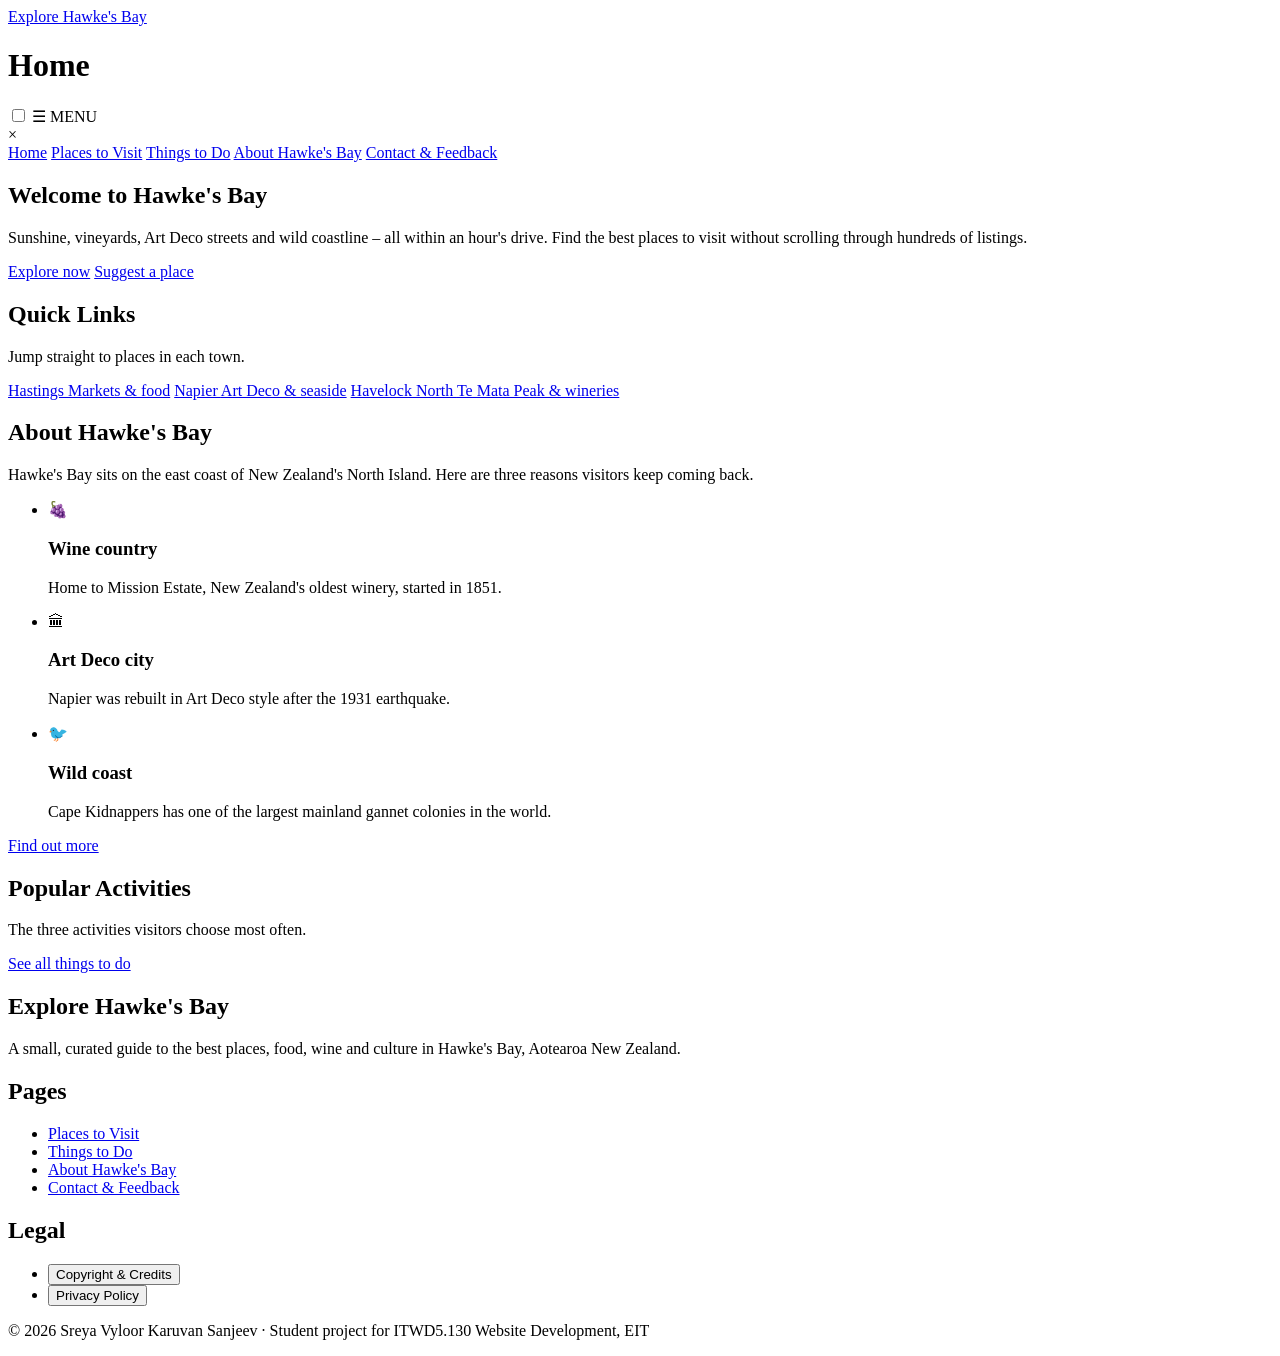
==== index.html @ 6cd8148d "Add files via upload" ====
<!DOCTYPE html>
<html lang="en">
<head>
    <meta charset="UTF-8">
    <meta name="viewport" content="width=device-width, initial-scale=1.0">
    <meta name="description" content="A curated guide to places, food, wine and culture in Hawke's Bay, New Zealand.">
    <meta name="author" content="Sreya Vyloor Karuvan Sanjeev">
    <title>Home | Explore Hawke's Bay</title>
    <!-- Google Fonts: Poppins for headings, Nunito Sans for body text -->
    <link rel="preconnect" href="https://fonts.googleapis.com">
    <link rel="preconnect" href="https://fonts.gstatic.com" crossorigin>
    <link href="https://fonts.googleapis.com/css2?family=Nunito+Sans:wght@400;700&family=Poppins:wght@600;700&display=swap" rel="stylesheet">
    <!-- ONE shared CSS file for all pages -->
    <link rel="stylesheet" href="css/style.css">
</head>
<body>
    <!-- ===== HEADER: website title + page title ===== -->
    <header class="titleBar">
        <a class="siteName" href="index.html">Explore Hawke's Bay</a>
        <h1>Home</h1>
    </header>

    <!-- ===== NAVIGATION: sticky menu bar with curtain menu ===== -->
    <nav class="menuBar" aria-label="Main menu">
        <!-- Hidden checkbox controls the curtain menu (no JavaScript needed) -->
        <input type="checkbox" id="menuToggle" class="menuToggle">
        <label for="menuToggle" class="menuBtn">&#9776; MENU</label>
        <!-- Curtain menu -->
        <div class="menu">
            <label for="menuToggle" class="closeBtn">&times;</label>
            <div class="menuItems">
                <a href="index.html" class="active">Home</a>
                <a href="explore.html">Places to Visit</a>
                <a href="activities.html">Things to Do</a>
                <a href="about.html">About Hawke's Bay</a>
                <a href="contact.html">Contact &amp; Feedback</a>
            </div>
        </div>
        <!-- Google Translate widget -->
        <div class="translateBox" id="googleTranslate"></div>
    </nav>

    <!-- ===== MAIN CONTENT ===== -->
    <main id="mainContent">

        <!-- Welcome section + Quick Links (side by side on desktop, stacked on mobile) -->
        <div class="homeTop">
            <section class="hero">
                <div class="heroPanel">
                    <h2 id="welcomeTitle">Welcome to Hawke's Bay</h2>
                    <p>Sunshine, vineyards, Art Deco streets and wild coastline &ndash; all within an hour's drive. Find the best places to visit without scrolling through hundreds of listings.</p>
                    <div class="heroButtons">
                        <a class="btn" href="explore.html">Explore now</a>
                        <a class="btn btnOutline" href="contact.html#suggestPlace">Suggest a place</a>
                    </div>
                </div>
            </section>

            <section class="section pinkBg">
                <h2 id="quickLinksTitle">Quick Links</h2>
                <p>Jump straight to places in each town.</p>
                <div class="quickLinks">
                    <a class="quickLink" href="explore.html" onclick="saveArea('Hastings')">Hastings <span>Markets &amp; food</span></a>
                    <a class="quickLink" href="explore.html" onclick="saveArea('Napier')">Napier <span>Art Deco &amp; seaside</span></a>
                    <a class="quickLink" href="explore.html" onclick="saveArea('Havelock North')">Havelock North <span>Te Mata Peak &amp; wineries</span></a>
                </div>
            </section>
        </div>

        <!-- About Hawke's Bay strip -->
        <section class="section salmonBg reveal">
            <div class="container">
                <h2 id="aboutStripTitle">About Hawke's Bay</h2>
                <p class="sectionIntro">Hawke's Bay sits on the east coast of New Zealand's North Island. Here are three reasons visitors keep coming back.</p>
                <ul class="factList">
                    <li>
                        <span class="factIcon" aria-hidden="true">&#127815;</span>
                        <div><h3>Wine country</h3><p>Home to Mission Estate, New Zealand's oldest winery, started in 1851.</p></div>
                    </li>
                    <li>
                        <span class="factIcon" aria-hidden="true">&#127963;</span>
                        <div><h3>Art Deco city</h3><p>Napier was rebuilt in Art Deco style after the 1931 earthquake.</p></div>
                    </li>
                    <li>
                        <span class="factIcon" aria-hidden="true">&#128038;</span>
                        <div><h3>Wild coast</h3><p>Cape Kidnappers has one of the largest mainland gannet colonies in the world.</p></div>
                    </li>
                </ul>
                <p class="spaceTop"><a class="btn btnOutline" href="about.html">Find out more</a></p>
            </div>
        </section>

        <!-- Popular activities: the three most popular are added by js/home.js -->
        <section class="section pinkBg reveal">
            <div class="container">
                <h2 id="popularTitle">Popular Activities</h2>
                <p class="sectionIntro">The three activities visitors choose most often.</p>
                <div class="cardGrid" id="popularActivities">
                    <!-- Cards are created by JavaScript -->
                </div>
                <p class="spaceTop centerText"><a class="btn" href="activities.html">See all things to do</a></p>
            </div>
        </section>

    </main>

    <!-- ===== FOOTER (same on every page) ===== -->
    <footer class="siteFooter">
        <div class="container footerGrid">
            <section>
                <h2>Explore Hawke's Bay</h2>
                <p>A small, curated guide to the best places, food, wine and culture in Hawke's Bay, Aotearoa New Zealand.</p>
            </section>
            <section>
                <h2>Pages</h2>
                <ul>
                    <li><a href="explore.html">Places to Visit</a></li>
                    <li><a href="activities.html">Things to Do</a></li>
                    <li><a href="about.html">About Hawke's Bay</a></li>
                    <li><a href="contact.html">Contact &amp; Feedback</a></li>
                </ul>
            </section>
            <section>
                <h2>Legal</h2>
                <ul>
                    <li><button type="button" class="linkButton" onclick="openDialog('copyrightDialog')">Copyright &amp; Credits</button></li>
                    <li><button type="button" class="linkButton" onclick="openDialog('privacyDialog')">Privacy Policy</button></li>
                </ul>
            </section>
        </div>
        <p class="copyright">&copy; 2026 Sreya Vyloor Karuvan Sanjeev &middot; Student project for ITWD5.130 Website Development, EIT</p>
    </footer>

    <!-- ===== COPYRIGHT NOTICE dialog (Copyright Act 1994) ===== -->
    <dialog id="copyrightDialog">
        <div class="dialogInner legalText">
            <button type="button" class="dialogClose" onclick="closeDialog('copyrightDialog')" aria-label="Close">&times;</button>
            <h2>Copyright &amp; Credits</h2>
            <h3>Statement of authenticity</h3>
            <p>This website was created by Sreya Vyloor Karuvan Sanjeev (student ID 2025000322) for the ITWD5.130 Website Development assessment at EIT. It is my own work, except where other people's work is acknowledged below. Use of generative AI is declared in my Review and Evaluation report.</p>
            <h3>Copyright notice</h3>
            <p>&copy; 2026 Sreya Vyloor Karuvan Sanjeev. The text, layout and code of this site are protected under the New Zealand Copyright Act 1994. Photographs belong to their creators and are used under the licences listed below. This is a student project and is not an official tourism website.</p>
            <h3>Image credits</h3>
            <ul>
                <li>[Photographer]. (n.d.). <em>Vineyard at sunset</em> [Photograph]. Unsplash. [Unsplash page link]</li>
                <li>[Author]. (n.d.). <em>View from Te Mata Peak</em> [Photograph]. Wikimedia Commons. https://commons.wikimedia.org/wiki/File:View_from_te_mata_peak.jpg</li>
                <li>[Author]. (n.d.). <em>Te Mata Peak</em> [Photograph]. Wikimedia Commons. https://commons.wikimedia.org/wiki/File:Te_Mata_Peak.jpg</li>
                <li>[Author]. (n.d.). <em>Cape Kidnappers, New Zealand</em> [Photograph]. Wikimedia Commons. https://commons.wikimedia.org/wiki/File:Cape_Kidnappers,_New_Zealand.jpg</li>
                <li>[Author]. (n.d.). <em>Ahuriri Estuary Walkway, Napier</em> [Photograph]. Wikimedia Commons. https://commons.wikimedia.org/wiki/File:Ahuriri_Estuary_Walkway,_Napier.jpg</li>
                <li>[Author]. (n.d.). <em>Mission Winery, Napier, New Zealand</em> [Photograph]. Wikimedia Commons. https://commons.wikimedia.org/wiki/File:Mission_Winery,_Napier,_New_Zealand_(473754685).jpg</li>
                <li>[Author]. (n.d.). <em>Craggy Range Winery</em> [Photograph]. Wikimedia Commons. https://commons.wikimedia.org/wiki/File:Craggy_Range_Winery.jpg</li>
                <li>[Author]. (n.d.). <em>Hawkes Bay Farmers Market, Hastings</em> [Photograph]. Wikimedia Commons. https://commons.wikimedia.org/wiki/File:Hawkes_Bay_Farmers_Market,_Hastings_-_6547633233.jpg</li>
                <li>[Author]. (n.d.). <em>Napier, Part II: Art Deco</em> [Photograph]. Wikimedia Commons. https://commons.wikimedia.org/wiki/File:Napier,_Part_II-_Art_Deco_-_Napier9507.jpg</li>
                <li>[Author]. (n.d.). <em>Marine Parade Garden, Napier</em> [Photograph]. Wikimedia Commons. https://commons.wikimedia.org/wiki/File:Marine_Parade_Garden_Napier-4021.jpg</li>
                <li>[Author]. (n.d.). <em>Hawkes Bay Museum and Art Gallery</em> [Photograph]. Wikimedia Commons. https://commons.wikimedia.org/wiki/File:Hawkes_Bay_Museum_and_Art_Gallery_(30970520053).jpg</li>
                <li>[Author]. (n.d.). <em>1976 Napier aquarium building</em> [Photograph]. Wikimedia Commons. https://commons.wikimedia.org/wiki/File:1976_napier_aquarium_building.jpg</li>
                <li>[Author]. (n.d.). <em>Bare Island</em> [Photograph]. Wikimedia Commons. https://commons.wikimedia.org/wiki/File:Bare_Island1_800x600.jpg</li>
                <li>Sanjeev, S. V. K. (2026). <em>Hawke's Bay slideshow</em> [Animated GIF made from six of the photos above].</li>

            </ul>
            <h3>References</h3>
            <ul>
                <li>Google. (n.d.). <em>Google Fonts</em>. https://fonts.google.com</li>
                <li>Google. (n.d.). <em>Google Translate website widget</em>. https://translate.google.com</li>
                <li>Google. (n.d.). <em>Google Maps</em>. https://maps.google.com</li>
                <li>NIWA. (n.d.). <em>Climate summaries for New Zealand locations</em>. National Institute of Water and Atmospheric Research. https://niwa.co.nz/climate</li>
                <li>Refsnes Data. (n.d.). <em>W3Schools How To</em>. https://www.w3schools.com/howto/</li>
                <li>Dang, D. (2026). <em>ITWD5.130 Website Development class demos</em> [Unpublished course materials]. Eastern Institute of Technology.</li>
            </ul>
        </div>
    </dialog>

    <!-- ===== PRIVACY POLICY dialog (Privacy Act 2020) ===== -->
    <dialog id="privacyDialog">
        <div class="dialogInner legalText">
            <button type="button" class="dialogClose" onclick="closeDialog('privacyDialog')" aria-label="Close">&times;</button>
            <h2>Privacy Policy</h2>
            <p>This policy explains how Explore Hawke's Bay handles personal information, following the information privacy principles in the New Zealand Privacy Act 2020.</p>
            <h3>What we collect</h3>
            <p>Only the details you type into our forms: your name, email address, optional phone number and your message or place suggestion.</p>
            <h3>Why we collect it</h3>
            <p>To reply to your question or review your place suggestion. We do not use it for anything else.</p>
            <h3>Emails and consent</h3>
            <p>We only email you if you tick the consent box, as required by the Unsolicited Electronic Messages Act 2007. Every email will include a working unsubscribe link.</p>
            <h3>Storage and sharing</h3>
            <p>Your details are not sold or shared with anyone. Comments and ratings you add on attraction pages are not saved anywhere. Because this is a student project, forms are not sent to a real server.</p>
            <h3>Your rights</h3>
            <p>You can ask to see or correct the personal information we hold about you by using the Contact &amp; Feedback page.</p>
        </div>
    </dialog>

    <!-- ===== JAVASCRIPT ===== -->
    <script src="js/data.js"></script>
    <script src="js/home.js"></script>
    <script src="js/main.js"></script>
    <!-- Google Translate script loader -->
    <script src="https://translate.google.com/translate_a/element.js?cb=googleTranslateElementInit"></script>
</body>
</html>
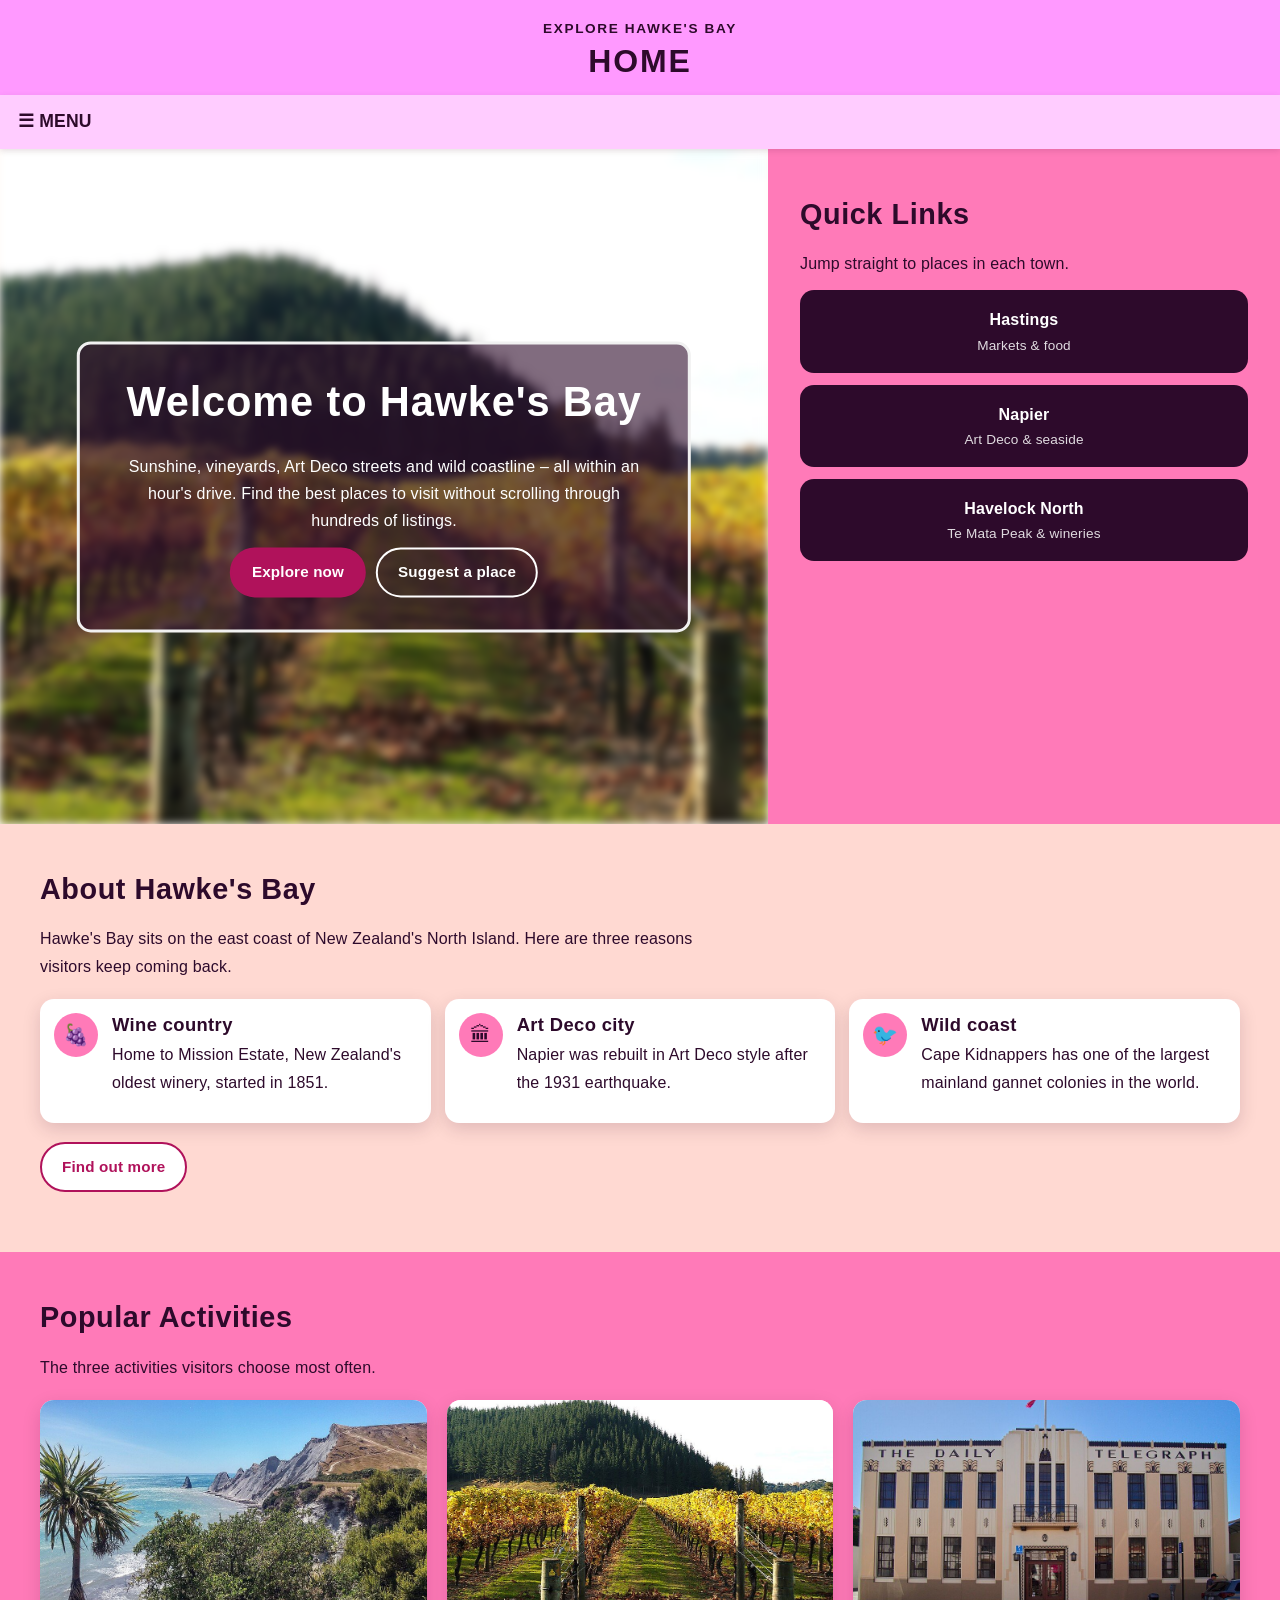
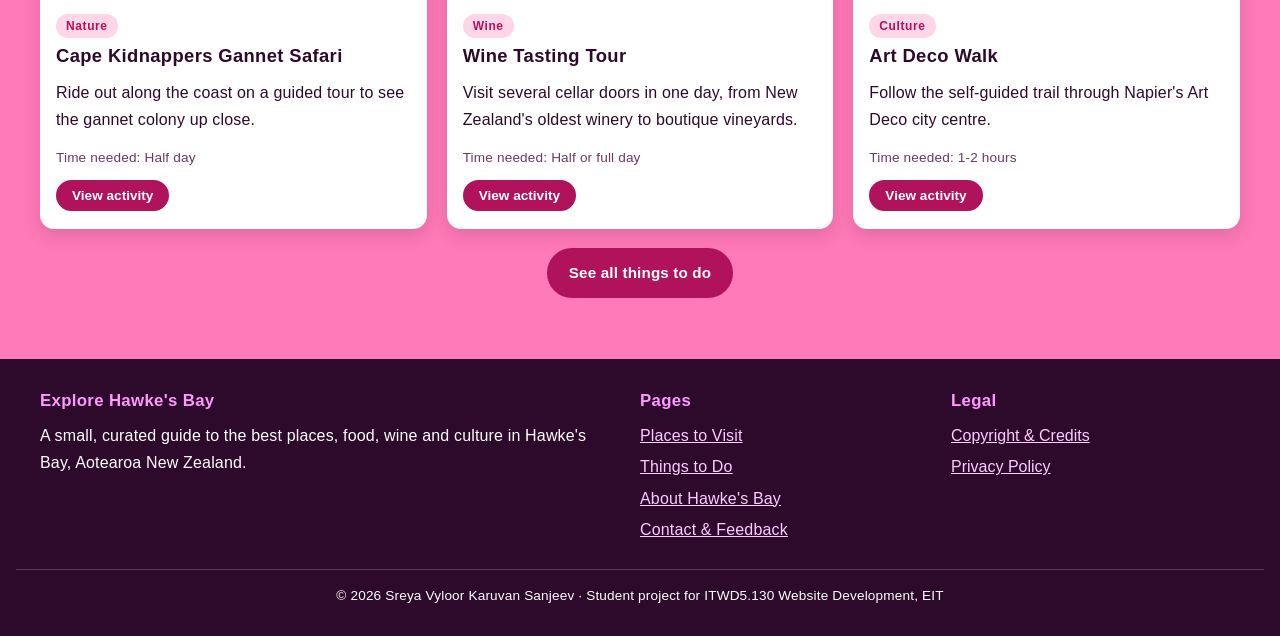
==== commit d63f07eb: "Add files via upload" ====
--- a/index.html
+++ b/index.html
@@ -1,199 +1,200 @@
-<!DOCTYPE html>
-<html lang="en">
-<head>
-    <meta charset="UTF-8">
-    <meta name="viewport" content="width=device-width, initial-scale=1.0">
-    <meta name="description" content="A curated guide to places, food, wine and culture in Hawke's Bay, New Zealand.">
-    <meta name="author" content="Sreya Vyloor Karuvan Sanjeev">
-    <title>Home | Explore Hawke's Bay</title>
-    <!-- Google Fonts: Poppins for headings, Nunito Sans for body text -->
-    <link rel="preconnect" href="https://fonts.googleapis.com">
-    <link rel="preconnect" href="https://fonts.gstatic.com" crossorigin>
-    <link href="https://fonts.googleapis.com/css2?family=Nunito+Sans:wght@400;700&family=Poppins:wght@600;700&display=swap" rel="stylesheet">
-    <!-- ONE shared CSS file for all pages -->
-    <link rel="stylesheet" href="css/style.css">
-</head>
-<body>
-    <!-- ===== HEADER: website title + page title ===== -->
-    <header class="titleBar">
-        <a class="siteName" href="index.html">Explore Hawke's Bay</a>
-        <h1>Home</h1>
-    </header>
-
-    <!-- ===== NAVIGATION: sticky menu bar with curtain menu ===== -->
-    <nav class="menuBar" aria-label="Main menu">
-        <!-- Hidden checkbox controls the curtain menu (no JavaScript needed) -->
-        <input type="checkbox" id="menuToggle" class="menuToggle">
-        <label for="menuToggle" class="menuBtn">&#9776; MENU</label>
-        <!-- Curtain menu -->
-        <div class="menu">
-            <label for="menuToggle" class="closeBtn">&times;</label>
-            <div class="menuItems">
-                <a href="index.html" class="active">Home</a>
-                <a href="explore.html">Places to Visit</a>
-                <a href="activities.html">Things to Do</a>
-                <a href="about.html">About Hawke's Bay</a>
-                <a href="contact.html">Contact &amp; Feedback</a>
-            </div>
-        </div>
-        <!-- Google Translate widget -->
-        <div class="translateBox" id="googleTranslate"></div>
-    </nav>
-
-    <!-- ===== MAIN CONTENT ===== -->
-    <main id="mainContent">
-
-        <!-- Welcome section + Quick Links (side by side on desktop, stacked on mobile) -->
-        <div class="homeTop">
-            <section class="hero">
-                <div class="heroPanel">
-                    <h2 id="welcomeTitle">Welcome to Hawke's Bay</h2>
-                    <p>Sunshine, vineyards, Art Deco streets and wild coastline &ndash; all within an hour's drive. Find the best places to visit without scrolling through hundreds of listings.</p>
-                    <div class="heroButtons">
-                        <a class="btn" href="explore.html">Explore now</a>
-                        <a class="btn btnOutline" href="contact.html#suggestPlace">Suggest a place</a>
-                    </div>
-                </div>
-            </section>
-
-            <section class="section pinkBg">
-                <h2 id="quickLinksTitle">Quick Links</h2>
-                <p>Jump straight to places in each town.</p>
-                <div class="quickLinks">
-                    <a class="quickLink" href="explore.html" onclick="saveArea('Hastings')">Hastings <span>Markets &amp; food</span></a>
-                    <a class="quickLink" href="explore.html" onclick="saveArea('Napier')">Napier <span>Art Deco &amp; seaside</span></a>
-                    <a class="quickLink" href="explore.html" onclick="saveArea('Havelock North')">Havelock North <span>Te Mata Peak &amp; wineries</span></a>
-                </div>
-            </section>
-        </div>
-
-        <!-- About Hawke's Bay strip -->
-        <section class="section salmonBg reveal">
-            <div class="container">
-                <h2 id="aboutStripTitle">About Hawke's Bay</h2>
-                <p class="sectionIntro">Hawke's Bay sits on the east coast of New Zealand's North Island. Here are three reasons visitors keep coming back.</p>
-                <ul class="factList">
-                    <li>
-                        <span class="factIcon" aria-hidden="true">&#127815;</span>
-                        <div><h3>Wine country</h3><p>Home to Mission Estate, New Zealand's oldest winery, started in 1851.</p></div>
-                    </li>
-                    <li>
-                        <span class="factIcon" aria-hidden="true">&#127963;</span>
-                        <div><h3>Art Deco city</h3><p>Napier was rebuilt in Art Deco style after the 1931 earthquake.</p></div>
-                    </li>
-                    <li>
-                        <span class="factIcon" aria-hidden="true">&#128038;</span>
-                        <div><h3>Wild coast</h3><p>Cape Kidnappers has one of the largest mainland gannet colonies in the world.</p></div>
-                    </li>
-                </ul>
-                <p class="spaceTop"><a class="btn btnOutline" href="about.html">Find out more</a></p>
-            </div>
-        </section>
-
-        <!-- Popular activities: the three most popular are added by js/home.js -->
-        <section class="section pinkBg reveal">
-            <div class="container">
-                <h2 id="popularTitle">Popular Activities</h2>
-                <p class="sectionIntro">The three activities visitors choose most often.</p>
-                <div class="cardGrid" id="popularActivities">
-                    <!-- Cards are created by JavaScript -->
-                </div>
-                <p class="spaceTop centerText"><a class="btn" href="activities.html">See all things to do</a></p>
-            </div>
-        </section>
-
-    </main>
-
-    <!-- ===== FOOTER (same on every page) ===== -->
-    <footer class="siteFooter">
-        <div class="container footerGrid">
-            <section>
-                <h2>Explore Hawke's Bay</h2>
-                <p>A small, curated guide to the best places, food, wine and culture in Hawke's Bay, Aotearoa New Zealand.</p>
-            </section>
-            <section>
-                <h2>Pages</h2>
-                <ul>
-                    <li><a href="explore.html">Places to Visit</a></li>
-                    <li><a href="activities.html">Things to Do</a></li>
-                    <li><a href="about.html">About Hawke's Bay</a></li>
-                    <li><a href="contact.html">Contact &amp; Feedback</a></li>
-                </ul>
-            </section>
-            <section>
-                <h2>Legal</h2>
-                <ul>
-                    <li><button type="button" class="linkButton" onclick="openDialog('copyrightDialog')">Copyright &amp; Credits</button></li>
-                    <li><button type="button" class="linkButton" onclick="openDialog('privacyDialog')">Privacy Policy</button></li>
-                </ul>
-            </section>
-        </div>
-        <p class="copyright">&copy; 2026 Sreya Vyloor Karuvan Sanjeev &middot; Student project for ITWD5.130 Website Development, EIT</p>
-    </footer>
-
-    <!-- ===== COPYRIGHT NOTICE dialog (Copyright Act 1994) ===== -->
-    <dialog id="copyrightDialog">
-        <div class="dialogInner legalText">
-            <button type="button" class="dialogClose" onclick="closeDialog('copyrightDialog')" aria-label="Close">&times;</button>
-            <h2>Copyright &amp; Credits</h2>
-            <h3>Statement of authenticity</h3>
-            <p>This website was created by Sreya Vyloor Karuvan Sanjeev (student ID 2025000322) for the ITWD5.130 Website Development assessment at EIT. It is my own work, except where other people's work is acknowledged below. Use of generative AI is declared in my Review and Evaluation report.</p>
-            <h3>Copyright notice</h3>
-            <p>&copy; 2026 Sreya Vyloor Karuvan Sanjeev. The text, layout and code of this site are protected under the New Zealand Copyright Act 1994. Photographs belong to their creators and are used under the licences listed below. This is a student project and is not an official tourism website.</p>
-            <h3>Image credits</h3>
-            <ul>
-                <li>[Photographer]. (n.d.). <em>Vineyard at sunset</em> [Photograph]. Unsplash. [Unsplash page link]</li>
-                <li>[Author]. (n.d.). <em>View from Te Mata Peak</em> [Photograph]. Wikimedia Commons. https://commons.wikimedia.org/wiki/File:View_from_te_mata_peak.jpg</li>
-                <li>[Author]. (n.d.). <em>Te Mata Peak</em> [Photograph]. Wikimedia Commons. https://commons.wikimedia.org/wiki/File:Te_Mata_Peak.jpg</li>
-                <li>[Author]. (n.d.). <em>Cape Kidnappers, New Zealand</em> [Photograph]. Wikimedia Commons. https://commons.wikimedia.org/wiki/File:Cape_Kidnappers,_New_Zealand.jpg</li>
-                <li>[Author]. (n.d.). <em>Ahuriri Estuary Walkway, Napier</em> [Photograph]. Wikimedia Commons. https://commons.wikimedia.org/wiki/File:Ahuriri_Estuary_Walkway,_Napier.jpg</li>
-                <li>[Author]. (n.d.). <em>Mission Winery, Napier, New Zealand</em> [Photograph]. Wikimedia Commons. https://commons.wikimedia.org/wiki/File:Mission_Winery,_Napier,_New_Zealand_(473754685).jpg</li>
-                <li>[Author]. (n.d.). <em>Craggy Range Winery</em> [Photograph]. Wikimedia Commons. https://commons.wikimedia.org/wiki/File:Craggy_Range_Winery.jpg</li>
-                <li>[Author]. (n.d.). <em>Hawkes Bay Farmers Market, Hastings</em> [Photograph]. Wikimedia Commons. https://commons.wikimedia.org/wiki/File:Hawkes_Bay_Farmers_Market,_Hastings_-_6547633233.jpg</li>
-                <li>[Author]. (n.d.). <em>Napier, Part II: Art Deco</em> [Photograph]. Wikimedia Commons. https://commons.wikimedia.org/wiki/File:Napier,_Part_II-_Art_Deco_-_Napier9507.jpg</li>
-                <li>[Author]. (n.d.). <em>Marine Parade Garden, Napier</em> [Photograph]. Wikimedia Commons. https://commons.wikimedia.org/wiki/File:Marine_Parade_Garden_Napier-4021.jpg</li>
-                <li>[Author]. (n.d.). <em>Hawkes Bay Museum and Art Gallery</em> [Photograph]. Wikimedia Commons. https://commons.wikimedia.org/wiki/File:Hawkes_Bay_Museum_and_Art_Gallery_(30970520053).jpg</li>
-                <li>[Author]. (n.d.). <em>1976 Napier aquarium building</em> [Photograph]. Wikimedia Commons. https://commons.wikimedia.org/wiki/File:1976_napier_aquarium_building.jpg</li>
-                <li>[Author]. (n.d.). <em>Bare Island</em> [Photograph]. Wikimedia Commons. https://commons.wikimedia.org/wiki/File:Bare_Island1_800x600.jpg</li>
-                <li>Sanjeev, S. V. K. (2026). <em>Hawke's Bay slideshow</em> [Animated GIF made from six of the photos above].</li>
-
-            </ul>
-            <h3>References</h3>
-            <ul>
-                <li>Google. (n.d.). <em>Google Fonts</em>. https://fonts.google.com</li>
-                <li>Google. (n.d.). <em>Google Translate website widget</em>. https://translate.google.com</li>
-                <li>Google. (n.d.). <em>Google Maps</em>. https://maps.google.com</li>
-                <li>NIWA. (n.d.). <em>Climate summaries for New Zealand locations</em>. National Institute of Water and Atmospheric Research. https://niwa.co.nz/climate</li>
-                <li>Refsnes Data. (n.d.). <em>W3Schools How To</em>. https://www.w3schools.com/howto/</li>
-                <li>Dang, D. (2026). <em>ITWD5.130 Website Development class demos</em> [Unpublished course materials]. Eastern Institute of Technology.</li>
-            </ul>
-        </div>
-    </dialog>
-
-    <!-- ===== PRIVACY POLICY dialog (Privacy Act 2020) ===== -->
-    <dialog id="privacyDialog">
-        <div class="dialogInner legalText">
-            <button type="button" class="dialogClose" onclick="closeDialog('privacyDialog')" aria-label="Close">&times;</button>
-            <h2>Privacy Policy</h2>
-            <p>This policy explains how Explore Hawke's Bay handles personal information, following the information privacy principles in the New Zealand Privacy Act 2020.</p>
-            <h3>What we collect</h3>
-            <p>Only the details you type into our forms: your name, email address, optional phone number and your message or place suggestion.</p>
-            <h3>Why we collect it</h3>
-            <p>To reply to your question or review your place suggestion. We do not use it for anything else.</p>
-            <h3>Emails and consent</h3>
-            <p>We only email you if you tick the consent box, as required by the Unsolicited Electronic Messages Act 2007. Every email will include a working unsubscribe link.</p>
-            <h3>Storage and sharing</h3>
-            <p>Your details are not sold or shared with anyone. Comments and ratings you add on attraction pages are not saved anywhere. Because this is a student project, forms are not sent to a real server.</p>
-            <h3>Your rights</h3>
-            <p>You can ask to see or correct the personal information we hold about you by using the Contact &amp; Feedback page.</p>
-        </div>
-    </dialog>
-
-    <!-- ===== JAVASCRIPT ===== -->
-    <script src="js/data.js"></script>
-    <script src="js/home.js"></script>
-    <script src="js/main.js"></script>
-    <!-- Google Translate script loader -->
-    <script src="https://translate.google.com/translate_a/element.js?cb=googleTranslateElementInit"></script>
-</body>
-</html>
+<!DOCTYPE html>
+<html lang="en">
+<head>
+    <meta charset="UTF-8">
+    <meta name="viewport" content="width=device-width, initial-scale=1.0">
+    <title>Home | Explore Hawke's Bay</title>
+    <!-- Google Fonts: Poppins for headings, Nunito Sans for body text -->
+    <link rel="preconnect" href="https://fonts.googleapis.com">
+    <link rel="preconnect" href="https://fonts.gstatic.com" crossorigin>
+    <link href="https://fonts.googleapis.com/css2?family=Nunito+Sans:wght@400;700&family=Poppins:wght@600;700&display=swap" rel="stylesheet">
+    <!-- ONE shared CSS file for all pages -->
+    <link rel="stylesheet" href="css/style.css">
+</head>
+<body>
+    <!-- ===== HEADER: website title + page title ===== -->
+    <header>
+        <a class="siteName" href="index.html">EXPLORE HAWKE'S BAY</a>
+        <h1>HOME</h1>
+    </header>
+
+    <!-- ===== NAVIGATION: sticky menu bar with curtain menu ===== -->
+    <nav>
+        <!-- Hidden checkbox controls the curtain menu (no JavaScript needed) -->
+        <input type="checkbox" id="menu-toggle">
+        <label for="menu-toggle" class="menu-btn">&#9776; MENU</label>
+        <!-- Curtain menu -->
+        <div class="menu">
+            <label for="menu-toggle" class="close-btn">&times;</label>
+            <div class="menu-items">
+                <a href="index.html" class="active">HOME</a>
+                <a href="explore.html">PLACES TO VISIT</a>
+                <a href="activities.html">THINGS TO DO</a>
+                <a href="about.html">ABOUT HAWKE'S BAY</a>
+                <a href="contact.html">CONTACT &amp; FEEDBACK</a>
+            </div>
+        </div>
+        <!-- Google Translate widget -->
+        <div class="translateBox" id="googleTranslate"></div>
+    </nav>
+
+    <!-- ===== MAIN CONTENT ===== -->
+    <main id="mainContent">
+
+        <!-- Welcome section + Quick Links (side by side on desktop, stacked on mobile) -->
+        <div class="homeTop">
+            <section class="hero">
+                <!-- Background image (blurred) - from the Blurred Background Image demo -->
+                <div class="bg-image"></div>
+                <!-- Text on the background image -->
+                <div class="bg-text">
+                    <h2>Welcome to Hawke's Bay</h2>
+                    <p>Sunshine, vineyards, Art Deco streets and wild coastline &ndash; all within an hour's drive. Find the best places to visit without scrolling through hundreds of listings.</p>
+                    <div class="heroButtons">
+                        <a class="btn" href="explore.html">Explore now</a>
+                        <a class="btn btnOutline" href="contact.html#suggestPlace">Suggest a place</a>
+                    </div>
+                </div>
+            </section>
+
+            <section class="section pinkBg">
+                <h2 id="quickLinksTitle">Quick Links</h2>
+                <p>Jump straight to places in each town.</p>
+                <div class="quickLinks">
+                    <a class="quickLink" href="explore.html" onclick="saveArea('Hastings')">Hastings <span>Markets &amp; food</span></a>
+                    <a class="quickLink" href="explore.html" onclick="saveArea('Napier')">Napier <span>Art Deco &amp; seaside</span></a>
+                    <a class="quickLink" href="explore.html" onclick="saveArea('Havelock North')">Havelock North <span>Te Mata Peak &amp; wineries</span></a>
+                </div>
+            </section>
+        </div>
+
+        <!-- About Hawke's Bay strip -->
+        <section class="section salmonBg reveal">
+            <div class="container">
+                <h2 id="aboutStripTitle">About Hawke's Bay</h2>
+                <p class="sectionIntro">Hawke's Bay sits on the east coast of New Zealand's North Island. Here are three reasons visitors keep coming back.</p>
+                <ul class="factList">
+                    <li>
+                        <span class="factIcon">&#127815;</span>
+                        <div><h3>Wine country</h3><p>Home to Mission Estate, New Zealand's oldest winery, started in 1851.</p></div>
+                    </li>
+                    <li>
+                        <span class="factIcon">&#127963;</span>
+                        <div><h3>Art Deco city</h3><p>Napier was rebuilt in Art Deco style after the 1931 earthquake.</p></div>
+                    </li>
+                    <li>
+                        <span class="factIcon">&#128038;</span>
+                        <div><h3>Wild coast</h3><p>Cape Kidnappers has one of the largest mainland gannet colonies in the world.</p></div>
+                    </li>
+                </ul>
+                <p class="spaceTop"><a class="btn btnOutline" href="about.html">Find out more</a></p>
+            </div>
+        </section>
+
+        <!-- Popular activities: the three most popular are added by js/home.js -->
+        <section class="section pinkBg reveal">
+            <div class="container">
+                <h2 id="popularTitle">Popular Activities</h2>
+                <p class="sectionIntro">The three activities visitors choose most often.</p>
+                <div class="cardGrid" id="popularActivities">
+                    <!-- Cards are created by JavaScript -->
+                </div>
+                <p class="spaceTop centerText"><a class="btn" href="activities.html">See all things to do</a></p>
+            </div>
+        </section>
+
+    </main>
+
+    <!-- ===== FOOTER (same on every page) ===== -->
+    <footer>
+        <div class="container footerGrid">
+            <section>
+                <h2>Explore Hawke's Bay</h2>
+                <p>A small, curated guide to the best places, food, wine and culture in Hawke's Bay, Aotearoa New Zealand.</p>
+            </section>
+            <section>
+                <h2>Pages</h2>
+                <ul>
+                    <li><a href="explore.html">Places to Visit</a></li>
+                    <li><a href="activities.html">Things to Do</a></li>
+                    <li><a href="about.html">About Hawke's Bay</a></li>
+                    <li><a href="contact.html">Contact &amp; Feedback</a></li>
+                </ul>
+            </section>
+            <section>
+                <h2>Legal</h2>
+                <ul>
+                    <li><button type="button" class="linkButton" onclick="openDialog('copyrightDialog')">Copyright &amp; Credits</button></li>
+                    <li><button type="button" class="linkButton" onclick="openDialog('privacyDialog')">Privacy Policy</button></li>
+                </ul>
+            </section>
+        </div>
+        <p class="copyright">&copy; 2026 Sreya Vyloor Karuvan Sanjeev &middot; Student project for ITWD5.130 Website Development, EIT</p>
+    </footer>
+
+    <!-- ===== COPYRIGHT NOTICE dialog (Copyright Act 1994) ===== -->
+    <dialog id="copyrightDialog">
+        <div class="dialogInner legalText">
+            <button type="button" class="dialogClose" onclick="closeDialog('copyrightDialog')">&times;</button>
+            <h2>Copyright &amp; Credits</h2>
+            <h3>Statement of authenticity</h3>
+            <p>This website was created by Sreya Vyloor Karuvan Sanjeev (student ID 2025000322) for the ITWD5.130 Website Development assessment at EIT. It is my own work, except where other people's work is acknowledged below. Use of generative AI is declared in my Review and Evaluation report.</p>
+            <h3>Copyright notice</h3>
+            <p>&copy; 2026 Sreya Vyloor Karuvan Sanjeev. The text, layout and code of this site are protected under the New Zealand Copyright Act 1994. Photographs belong to their creators and are used under the licences listed below. This is a student project and is not an official tourism website.</p>
+            <h3>Image credits</h3>
+            <ul>
+
+                <li>Trumpkinius. (2011). View from Te Mata Peak [Photograph]. Wikimedia Commons. https://commons.wikimedia.org/wiki/File:View_from_te_mata_peak.jpg (CC BY)</li>
+                <li>Longman, G. (2006). Te Mata Peak [Photograph]. Wikimedia Commons. https://commons.wikimedia.org/wiki/File:Te_Mata_Peak.jpg (CC BY 2.0)</li>
+                <li>Aub, N. (2016). Cape Kidnappers, New Zealand [Photograph]. Wikimedia Commons. https://commons.wikimedia.org/wiki/File:Cape_Kidnappers,_New_Zealand.jpg (CC BY 2.0)</li>
+                <li>itravelNZ. (2011). Ahuriri Estuary Walkway, Napier [Photograph]. Wikimedia Commons. https://commons.wikimedia.org/wiki/File:Ahuriri_Estuary_Walkway,_Napier.jpg (CC BY 2.0)</li>
+                <li>Cohen-Rose, S., &amp; Rose, C. (2007). Mission Winery, Napier, New Zealand [Photograph]. Wikimedia Commons. https://commons.wikimedia.org/wiki/File:Mission_Winery,_Napier,_New_Zealand_(473754685).jpg (CC BY 2.0)</li>
+                <li>Capper, P. (2005). Craggy Range Winery [Photograph]. Wikimedia Commons. https://commons.wikimedia.org/wiki/File:Craggy_Range_Winery.jpg (CC BY 2.0)</li>
+                <li>itravelNZ. (2011). Hawkes Bay Farmers Market, Hastings [Photograph]. Wikimedia Commons. https://commons.wikimedia.org/wiki/File:Hawkes_Bay_Farmers_Market,_Hastings_-_6547633233.jpg (CC BY 2.0)</li>
+                <li>lumoplank. (n.d.). Napier, Part II: Art Deco [Photograph]. Wikimedia Commons. https://commons.wikimedia.org/wiki/File:Napier,_Part_II-_Art_Deco_-_Napier9507.jpg (CC0 Public Domain)</li>
+                <li>QFSE Media. (2012). Marine Parade Garden, Napier [Photograph]. Wikimedia Commons. https://commons.wikimedia.org/wiki/File:Marine_Parade_Garden_Napier-4021.jpg (CC BY-SA 3.0 NZ)</li>
+                <li>Hisgett, T. (2016). Hawkes Bay Museum and Art Gallery [Photograph]. Wikimedia Commons. https://commons.wikimedia.org/wiki/File:Hawkes_Bay_Museum_and_Art_Gallery_(30970520053).jpg (CC BY 2.0)</li>
+                <li>ZoofanNZ. (2008). 1976 Napier aquarium building [Photograph]. Wikimedia Commons. https://commons.wikimedia.org/wiki/File:1976_napier_aquarium_building.jpg (Public domain)</li>
+                <li>Lseven7. (2008). Bare Island [Photograph]. Wikimedia Commons. https://commons.wikimedia.org/wiki/File:Bare_Island1_800x600.jpg (CC BY-SA 3.0)</li>
+                <li>Sanjeev, S. V. K. (2026). Hawke's Bay slideshow [Animated GIF made from six of the photos above].</li>
+
+            </ul>
+            <h3>References</h3>
+            <ul>
+                <li>Google. (n.d.). Google Fonts. https://fonts.google.com</li>
+                <li>Google. (n.d.). Google Translate website widget. https://translate.google.com</li>
+                <li>Google. (n.d.). Google Maps. https://maps.google.com</li>
+                <li>NIWA. (n.d.). Climate summaries for New Zealand locations. National Institute of Water and Atmospheric Research. https://niwa.co.nz/climate</li>
+                <li>Refsnes Data. (n.d.). W3Schools How To. https://www.w3schools.com/howto/</li>
+                <li>Dang, D. (2026). ITWD5.130 Website Development class demos [Unpublished course materials]. Eastern Institute of Technology.</li>
+            </ul>
+        </div>
+    </dialog>
+
+    <!-- ===== PRIVACY POLICY dialog (Privacy Act 2020) ===== -->
+    <dialog id="privacyDialog">
+        <div class="dialogInner legalText">
+            <button type="button" class="dialogClose" onclick="closeDialog('privacyDialog')">&times;</button>
+            <h2>Privacy Policy</h2>
+            <p>This policy explains how Explore Hawke's Bay handles personal information, following the information privacy principles in the New Zealand Privacy Act 2020.</p>
+            <h3>What we collect</h3>
+            <p>Only the details you type into our forms: your name, email address, optional phone number and your message or place suggestion.</p>
+            <h3>Why we collect it</h3>
+            <p>To reply to your question or review your place suggestion. We do not use it for anything else.</p>
+            <h3>Emails and consent</h3>
+            <p>We only email you if you tick the consent box, as required by the Unsolicited Electronic Messages Act 2007. Every email will include a working unsubscribe link.</p>
+            <h3>Storage and sharing</h3>
+            <p>Your details are not sold or shared with anyone. Comments and ratings you add on attraction pages are not saved anywhere. Because this is a student project, forms are not sent to a real server.</p>
+            <h3>Your rights</h3>
+            <p>You can ask to see or correct the personal information we hold about you by using the Contact &amp; Feedback page.</p>
+        </div>
+    </dialog>
+
+    <!-- ===== JAVASCRIPT ===== -->
+    <script src="js/data.js"></script>
+    <script src="js/home.js"></script>
+    <script src="js/main.js"></script>
+    <!-- Google Translate script loader -->
+    <script src="https://translate.google.com/translate_a/element.js?cb=googleTranslateElementInit"></script>
+</body>
+</html>
--- a/css/style.css
+++ b/css/style.css
@@ -0,0 +1,680 @@
+/* =========================================================
+   style.css - Explore Hawke's Bay
+   ONE shared stylesheet for every page.
+   MOBILE FIRST: the styles at the top are for small phones
+   (up to 425px). Media queries further down add changes for
+   tablets (426px+) and desktops (769px+), the same breakpoints
+   used in the ITWD5.130 class demos.
+   ========================================================= */
+
+/* ---------- Colour theme (from the Session 2 wireframes) ---------- */
+:root {
+    --titleBar: #ff99ff;      /* violet-pink title bar */
+    --menuBar: #ffccff;       /* light pink menu bar */
+    --blush: #ffd6e7;         /* light pink sections */
+    --salmon: #ffd9d2;        /* soft salmon sections */
+    --hotPink: #ff7ab8;       /* bright pink sections */
+    --deepPink: #b0125b;      /* buttons and links (white text = high contrast) */
+    --plum: #2d0a2b;          /* main text colour */
+    --cream: #fffaf6;         /* page background */
+    --white: #ffffff;
+    --shadow: 0 6px 18px rgba(45, 10, 43, 0.15);
+    --radius: 14px;
+}
+
+/* ---------- Reset & base ---------- */
+* {
+    box-sizing: border-box;
+    margin: 0;
+    padding: 0;
+}
+
+html {
+    scroll-behavior: smooth;
+}
+
+body {
+    font-family: "Nunito Sans", Arial, sans-serif;
+    font-size: 1rem;
+    line-height: 1.7;              /* readable paragraphs */
+    letter-spacing: 0.01em;
+    color: var(--plum);
+    background-color: var(--cream);
+}
+
+h1, h2, h3, h4 {
+    font-family: "Poppins", Arial, sans-serif;
+    line-height: 1.25;
+    letter-spacing: 0.02em;
+}
+
+h1 { font-size: 1.8rem; }
+h2 { font-size: 1.5rem; margin-bottom: 0.6em; }
+h3 { font-size: 1.15rem; margin-bottom: 0.3em; }
+
+p { margin-bottom: 0.8em; }
+
+img {
+    max-width: 100%;
+    display: block;
+}
+
+a { color: var(--deepPink); }
+
+/*-------------------------------------------------------*/
+header {
+    /* Define styles for header section (title bar) */
+    background-color: var(--titleBar);
+    color: var(--plum);
+    text-align: center;
+    padding-top: 14px;
+    padding-bottom: 14px;
+    margin: 0px;
+}
+.siteName {
+    display: inline-block;
+    font-family: "Poppins", Arial, sans-serif;
+    font-weight: 700;
+    font-size: 0.85rem;
+    letter-spacing: 0.12em;
+    color: var(--plum);
+    text-decoration: none;
+}
+header h1 {
+    font-size: 1.5rem;
+    letter-spacing: 0.06em;
+}
+
+/*-------------------------------------------------------*/
+nav {
+    /* Define styles for nav (menu bar) - sticky navbar demo */
+    background-color: var(--menuBar);
+    position: sticky;          /* stays at the top while scrolling */
+    top: 0;
+    z-index: 50;
+    display: flex;
+    align-items: center;
+    justify-content: space-between;
+    padding: 0 8px;
+    box-shadow: 0 2px 6px rgba(45, 10, 43, 0.12);
+}
+
+/*-------------------------------------------------------*/
+/* Curtain menu */
+.menu {
+    position: fixed;        /* Stays in place when scrolling */
+    top: 0;                 /* Positions at top-left corner */
+    left: 0;                /* Positions at top-left corner */
+    width: 90%;             /* Takes 90% of screen width */
+    height: 0;              /* Hidden initially (zero height) */
+    background-color: rgba(176, 18, 91, 0.95);   /* deep pink menu background */
+    overflow: hidden;       /* Hides content that exceeds height */
+    transition: 0.5s;       /* Smooth 0.5 second animation */
+    text-align: center;
+    z-index: 100;           /* Sits above other content */
+}
+
+/* Menu button */
+.menu-btn {
+    font-family: "Poppins", Arial, sans-serif;
+    font-weight: 600;
+    font-size: 1.1rem;      /* Large hamburger icon */
+    cursor: pointer;        /* Shows it's clickable */
+    padding: 12px 10px;     /* Space around the icon */
+    display: inline-block;  /* Takes up only needed space */
+}
+
+/* Hide checkbox */
+#menu-toggle {
+    display: none;          /* Hides from view (only for logic) */
+}
+
+/* Show menu when checked */
+#menu-toggle:checked ~ .menu {
+    height: 100%;           /* When checkbox is checked, menu expands to full height */
+}
+
+/* Close button */
+.close-btn {
+    font-size: 2.6rem;      /* Large X icon */
+    line-height: 1;
+    color: var(--white);
+    position: absolute;     /* Positioned relative to menu */
+    top: 14px;              /* Top-right corner of menu */
+    right: 24px;            /* Top-right corner of menu */
+    cursor: pointer;        /* Shows it's clickable */
+}
+
+/* Menu items */
+.menu-items {
+    margin-top: 90px;       /* Spacing below close button */
+    margin-bottom: 0px;
+}
+.menu-items a {
+    display: block;         /* Each link on new line */
+    font-family: "Poppins", Arial, sans-serif;
+    font-size: 1.4rem;      /* Large text */
+    color: var(--white);
+    text-decoration: none;  /* Removes underlines */
+    padding: 10px;          /* Space around text */
+    letter-spacing: 0.05em;
+}
+
+/* Hover effect */
+.menu-items a:hover {
+    color: var(--menuBar);
+    text-decoration: underline;
+}
+/* The page we are on */
+.menu-items a.active {
+    color: var(--titleBar);
+}
+
+/*-------------------------------------------------------*/
+main {
+    /* Define style for main */
+    /* At least 70% of browser height */
+    min-height: 70vh;       /* vh = viewport height = browser height */
+}
+
+/*-------------------------------------------------------*/
+footer {
+    /* Define style for footer */
+    background-color: var(--plum);
+    color: var(--white);
+    padding: 32px 16px 18px 16px;
+}
+.footerGrid { display: grid; gap: 22px; }
+footer h2 { font-size: 1.05rem; color: var(--titleBar); }
+footer a { color: var(--menuBar); }
+footer ul { list-style: none; }
+footer li { margin-bottom: 4px; }
+.linkButton {
+    background: none;
+    border: none;
+    padding: 0;
+    color: var(--menuBar);
+    text-decoration: underline;
+    font-family: inherit;
+    font-size: inherit;
+    cursor: pointer;
+}
+.copyright {
+    border-top: 1px solid rgba(255, 255, 255, 0.2);
+    margin-top: 22px;
+    padding-top: 14px;
+    font-size: 0.85rem;
+    text-align: center;
+}
+
+/* Google Translate widget (accessibility: understandable for international visitors) */
+.translateBox {
+    font-size: 0.8rem;
+    max-width: 55%;
+    height: 30px;           /* only show the language box, not the "Powered by" text */
+    overflow: hidden;
+}
+
+/* ---------- Main layout ---------- */
+.section {
+    padding: 32px 16px;
+}
+.container {
+    max-width: 1200px;
+    margin: 0 auto;
+}
+.blushBg  { background-color: var(--blush); }
+.salmonBg { background-color: var(--salmon); }
+.pinkBg   { background-color: var(--hotPink); }
+.sectionIntro {
+    max-width: 700px;
+    margin-bottom: 1.2em;
+}
+
+/* Breadcrumb (Attraction Details) */
+.breadcrumb {
+    font-size: 0.9rem;
+    padding: 10px 16px;
+    max-width: 1200px;
+    margin: 0 auto;
+}
+
+/* ---------- Buttons ---------- */
+.btn {
+    display: inline-block;
+    padding: 10px 20px;
+    border: 2px solid var(--deepPink);
+    border-radius: 999px;
+    background-color: var(--deepPink);
+    color: var(--white);
+    font-family: "Poppins", Arial, sans-serif;
+    font-weight: 600;
+    font-size: 0.95rem;
+    text-decoration: none;
+    cursor: pointer;
+    transition: transform 0.2s ease, background-color 0.2s ease;
+}
+.btn:hover { transform: translateY(-2px); background-color: #8e0c48; }
+.btnOutline {
+    background-color: var(--white);
+    color: var(--deepPink);
+}
+.btnOutline:hover { background-color: var(--blush); color: var(--deepPink); }
+.btnSmall { padding: 6px 14px; font-size: 0.85rem; }
+
+/* ---------- Home: hero (Blurred Background Image demo) ---------- */
+.hero {
+    position: relative;          /* so the text box can sit on top of the image */
+    height: 75vh;
+    min-height: 460px;
+    overflow: hidden;            /* stops the blur spilling outside the hero */
+}
+.bg-image {
+    /* The image used */
+    background-image: url("../images/missionEstate.jpg");
+    /* Add the blur effect */
+    filter: blur(4px);
+    -webkit-filter: blur(4px);
+    /* Full height */
+    height: 100%;
+    /* Center and scale the image nicely */
+    background-position: center;
+    background-repeat: no-repeat;
+    background-size: cover;
+}
+/* Position text in the middle of the image */
+.bg-text {
+    background-color: rgb(0, 0, 0);            /* fallback colour */
+    background-color: rgba(45, 10, 43, 0.6);   /* dark plum, see-through */
+    color: white;
+    font-weight: bold;
+    border: 3px solid #f1f1f1;
+    border-radius: var(--radius);
+    position: absolute;
+    top: 50%;
+    left: 50%;
+    transform: translate(-50%, -50%);
+    z-index: 2;
+    width: 90%;
+    max-width: 640px;
+    padding: 20px;
+    text-align: center;
+}
+.bg-text h2 { font-size: 1.7rem; }
+.bg-text p { font-weight: normal; }
+.heroButtons { display: flex; flex-wrap: wrap; gap: 10px; justify-content: center; margin-top: 12px; }
+.bg-text .btnOutline { background-color: transparent; color: white; border: 2px solid white; }
+.bg-text .btnOutline:hover { background-color: rgba(255, 255, 255, 0.2); color: white; }
+
+
+/* Quick links (Hastings / Napier / Havelock North) */
+.quickLinks {
+    display: grid;
+    grid-template-columns: 1fr;
+    gap: 12px;
+}
+.quickLink {
+    display: block;
+    padding: 16px;
+    border-radius: var(--radius);
+    background-color: var(--plum);
+    color: var(--white);
+    text-align: center;
+    font-family: "Poppins", Arial, sans-serif;
+    font-weight: 600;
+    text-decoration: none;
+    transition: transform 0.2s ease;
+}
+.quickLink:hover { transform: scale(1.04); }
+.quickLink span { display: block; font-weight: 400; font-size: 0.85rem; opacity: 0.85; }
+
+/* Home: three facts strip */
+.factList {
+    list-style: none;
+    display: grid;
+    gap: 14px;
+}
+.factList li {
+    display: flex;
+    gap: 14px;
+    align-items: flex-start;
+    background-color: var(--white);
+    border-radius: var(--radius);
+    padding: 14px;
+    box-shadow: var(--shadow);
+}
+.factIcon {
+    flex: 0 0 44px;
+    height: 44px;
+    border-radius: 50%;
+    text-align: center;
+    line-height: 44px;
+    background-color: var(--hotPink);
+    font-size: 1.3rem;
+}
+
+/* ---------- Cards (places / activities) ---------- */
+.cardGrid {
+    display: grid;
+    grid-template-columns: 1fr;        /* phones: 1 column */
+    gap: 20px;
+}
+.card {
+    background-color: var(--white);
+    border-radius: var(--radius);
+    overflow: hidden;
+    box-shadow: var(--shadow);
+    display: flex;
+    flex-direction: column;
+    transition: transform 0.25s ease, box-shadow 0.25s ease;
+}
+.card:hover {
+    transform: translateY(-6px) scale(1.02);    /* hover animation from the products demo */
+    box-shadow: 0 12px 26px rgba(45, 10, 43, 0.22);
+}
+.card img {
+    width: 100%;
+    height: 200px;
+    object-fit: cover;
+}
+.cardBody {
+    padding: 14px 16px 18px;
+    display: flex;
+    flex-direction: column;
+    gap: 6px;
+    flex: 1;
+}
+.cardBody p { margin-bottom: 0.4em; }
+.cardMeta {
+    font-size: 0.85rem;
+    color: #6b3a63;
+}
+.categoryTag {
+    display: inline-block;
+    margin-right: auto;      /* stops the tag stretching across the card */
+    font-size: 0.75rem;
+    font-weight: 700;
+    letter-spacing: 0.05em;
+    padding: 2px 10px;
+    border-radius: 999px;
+    background-color: var(--blush);
+    color: var(--deepPink);
+}
+.cardActions {
+    margin-top: auto;
+    display: flex;
+    flex-wrap: wrap;
+    gap: 8px;
+}
+.emptyMessage {
+    text-align: center;
+    padding: 30px;
+    background-color: var(--white);
+    border-radius: var(--radius);
+}
+
+/* ---------- Search / filter / sort controls ---------- */
+.controlPanel {
+    display: grid;
+    gap: 12px;
+    margin-bottom: 16px;
+}
+.controlPanel label {
+    display: block;
+    font-weight: 700;
+    font-size: 0.85rem;
+    margin-bottom: 4px;
+}
+.searchRow { display: flex; gap: 8px; }
+.controlPanel input,
+.controlPanel select {
+    width: 100%;
+    padding: 10px 12px;
+    font-size: 1rem;
+    border: 2px solid var(--hotPink);
+    border-radius: 10px;
+    background-color: var(--white);
+    color: var(--plum);
+    font-family: inherit;
+}
+.iconBtn {
+    flex: 0 0 auto;
+    font-weight: 700;
+    font-size: 0.95rem;
+    border: 2px solid var(--deepPink);
+    background-color: var(--white);
+    color: var(--deepPink);
+    border-radius: 10px;
+    padding: 0 12px;
+    cursor: pointer;
+}
+
+/* Pill-shaped filters (modelled on NewZealand.com) */
+.pillRow {
+    display: flex;
+    flex-wrap: wrap;
+    gap: 8px;
+    margin-bottom: 16px;
+}
+.pill {
+    border: 2px solid var(--deepPink);
+    background-color: var(--white);
+    color: var(--deepPink);
+    border-radius: 999px;
+    padding: 6px 16px;
+    font-family: inherit;
+    font-weight: 700;
+    font-size: 0.9rem;
+    cursor: pointer;
+    transition: background-color 0.2s ease;
+}
+.pill:hover { background-color: var(--blush); }
+.pill.active {
+    background-color: var(--deepPink);
+    color: var(--white);
+}
+.resultCount { font-size: 0.9rem; margin-bottom: 10px; }
+.loadMoreWrap { text-align: center; margin-top: 24px; }
+
+/* ---------- Dialogs (modal demo) ---------- */
+dialog {
+    border: none;
+    border-radius: var(--radius);
+    padding: 0;
+    width: 90%;
+    max-width: 640px;
+    box-shadow: 0 20px 50px rgba(0, 0, 0, 0.35);
+    color: var(--plum);
+}
+.dialogInner { padding: 20px 22px; }
+.dialogInner img { width: 100%; height: 220px; object-fit: cover; border-radius: 10px; margin-bottom: 12px; }
+.dialogClose {
+    float: right;
+    border: none;
+    background: none;
+    font-size: 2rem;
+    line-height: 1;
+    cursor: pointer;
+    color: var(--plum);
+}
+.legalText h3 { margin-top: 1em; }
+.legalText ul { padding: 0 0 0 20px; margin-bottom: 0.8em; }
+.legalText li { margin-bottom: 0.4em; font-size: 0.92rem; }
+
+/* ---------- Forms ---------- */
+.formCard {
+    background-color: var(--white);
+    border-radius: var(--radius);
+    padding: 20px;
+    box-shadow: var(--shadow);
+}
+.formRow { margin-bottom: 14px; }
+.formRow label { display: block; font-weight: 700; margin-bottom: 4px; }
+.formRow input,
+.formRow select,
+.formRow textarea {
+    width: 100%;
+    padding: 10px 12px;
+    font-size: 1rem;
+    font-family: inherit;
+    border: 2px solid #d9a7c7;
+    border-radius: 10px;
+    background-color: var(--cream);
+    color: var(--plum);
+}
+.formRow textarea { min-height: 120px; }
+.checkRow { display: flex; gap: 10px; align-items: flex-start; }
+.checkRow input { width: 20px; height: 20px; margin-top: 4px; flex: 0 0 auto; }
+.checkRow label { font-weight: 400; }
+.formNote { font-size: 0.85rem; color: #6b3a63; }
+
+
+/* ---------- Attraction Details page ---------- */
+.detailLayout {
+    display: grid;
+    gap: 20px;
+    padding: 16px;
+    max-width: 1200px;
+    margin: 0 auto;
+}
+.detailMain { display: grid; gap: 20px; min-width: 0; }
+.detailCard {
+    background-color: var(--white);
+    border-radius: var(--radius);
+    padding: 18px;
+    box-shadow: var(--shadow);
+}
+.slideshow { margin-top: 10px; }
+.slideshow img {
+    width: 100%;
+    height: 240px;
+    object-fit: cover;
+    border-radius: 10px;
+}
+.slideButtons { display: flex; gap: 10px; margin-top: 4px; }
+.slideButtons .btn { width: 120px; }      /* same button width as the slideshow demo */
+.thumbRow { display: grid; grid-template-columns: repeat(4, 1fr); gap: 8px; margin-top: 10px; }
+.thumb { width: 100%; height: 60px; object-fit: cover; border: 3px solid transparent; border-radius: 8px; cursor: pointer; }
+.thumb.activeThumb { border: 3px solid var(--deepPink); }
+.listenRow { display: flex; flex-wrap: wrap; justify-content: space-between; align-items: center; gap: 10px; margin-bottom: 10px; }
+.listenRow h2 { margin-bottom: 0; }
+.listenButtons { display: flex; flex-wrap: wrap; gap: 6px; }
+.highlightList { padding: 0 0 0 20px; }
+.voteRow { display: flex; gap: 12px; }
+.voteBtn {
+    border: 2px solid var(--deepPink);
+    background-color: var(--white);
+    color: var(--plum);
+    border-radius: 999px;
+    padding: 8px 18px;
+    font-size: 1.1rem;
+    cursor: pointer;
+    transition: transform 0.2s ease;
+}
+.voteBtn:hover { transform: scale(1.06); }
+.voteBtn.voted { background-color: var(--deepPink); color: var(--white); }
+.reviewList { display: grid; gap: 10px; }
+.review { background-color: var(--blush); border-radius: 10px; padding: 10px 14px; }
+.review p { margin-bottom: 0.2em; font-style: italic; }
+.review cite { font-size: 0.85rem; font-style: normal; font-weight: 700; }
+.mapBox iframe { width: 100%; height: 280px; border: 0; border-radius: 10px; }
+.darkLink { color: var(--deepPink); }
+
+
+/* ---------- Things to Do page ---------- */
+.activityHero { height: 420px; }
+.activityHero .bg-text h2 { font-size: 1.6rem; }
+.activityImage { background-image: url("../images/craggyRange.jpg"); }
+.filterLabel { font-weight: 700; margin-bottom: 4px; }
+.filterPanel .formRow input,
+.filterPanel .formRow select { background-color: var(--white); }
+
+/* ---------- About page ---------- */
+.storyGrid { display: grid; gap: 24px; align-items: center; }
+.storyMedia img { width: 100%; height: auto; border-radius: var(--radius); box-shadow: var(--shadow); }
+.storyMedia .caption { font-size: 0.85rem; margin-top: 6px; text-align: center; }
+.areaButtons { display: flex; flex-wrap: wrap; gap: 8px; margin-bottom: 14px; }
+.tableWrap { overflow-x: auto; }        /* table scrolls sideways on small phones */
+.weatherTable {
+    width: 100%;
+    border-collapse: collapse;
+    background-color: var(--white);
+    border-radius: 10px;
+    overflow: hidden;
+    margin-bottom: 10px;
+}
+.weatherTable th, .weatherTable td { padding: 10px 12px; text-align: left; }
+.weatherTable th { background-color: var(--deepPink); color: var(--white); }
+.weatherTable tr:nth-child(even) { background-color: var(--blush); }   /* zebra stripes */
+
+/* ---------- Contact page ---------- */
+.contactGrid { max-width: 720px; margin: 0 auto; }
+
+/* ---------- Load more (News page demo): cards after the first 6 start hidden ---------- */
+.hidden { display: none; }
+
+/* ---------- Scroll reveal animation (homepage demo) ---------- */
+.reveal {
+    opacity: 0;
+    transform: translateY(30px);
+    transition: opacity 0.8s ease, transform 0.8s ease;
+}
+.reveal.active {
+    opacity: 1;
+    transform: translateY(0);
+}
+
+/* =========================================================
+   MEDIUM DEVICES: tablets / iPads (426px and wider)
+   ========================================================= */
+@media screen and (min-width: 426px) {
+    .menu { width: 50%; }                         /* curtain menu 50% wide */
+    header h1 { font-size: 1.8rem; }
+    .quickLinks { grid-template-columns: repeat(3, 1fr); }
+    .cardGrid { grid-template-columns: repeat(2, 1fr); }   /* 2 columns */
+    .controlPanel { grid-template-columns: 2fr 1fr 1fr; align-items: end; }
+    .bg-text { width: 80%; padding: 32px; }
+    .bg-text h2 { font-size: 2rem; }
+    .footerGrid { grid-template-columns: repeat(2, 1fr); }
+    .slideshow img { height: 320px; }
+    .thumb { height: 80px; }
+}
+
+/* =========================================================
+   BIG DEVICES: laptops / PCs (769px and wider)
+   ========================================================= */
+@media screen and (min-width: 769px) {
+    .menu { width: 33%; }                         /* curtain menu 33% wide */
+    h1 { font-size: 2.2rem; }
+    h2 { font-size: 1.8rem; }
+    .section { padding: 48px 32px; }
+    header h1 { font-size: 2rem; }
+    .cardGrid { grid-template-columns: repeat(3, 1fr); }   /* 3 columns */
+    .factList { grid-template-columns: repeat(3, 1fr); }
+    .bg-text h2 { font-size: 2.6rem; }
+    .footerGrid { grid-template-columns: 2fr 1fr 1fr; }
+
+    /* Home: welcome + quick links side by side, like the desktop wireframe */
+    .homeTop {
+        display: grid;
+        grid-template-columns: 3fr 2fr;
+        gap: 0;
+        align-items: stretch;
+    }
+    .homeTop .quickLinks { grid-template-columns: 1fr; }
+
+    /* Attraction Details: content on the left, enquiry form on the right */
+    .detailLayout { grid-template-columns: 2fr 1fr; padding: 24px 32px; align-items: start; }
+    .detailSide { position: sticky; top: 70px; }
+    .slideshow img { height: 400px; }
+    .activityTop { display: grid; grid-template-columns: 3fr 2fr; }
+    .activityHero { height: 100%; min-height: 460px; }
+    .activityHero .bg-text h2 { font-size: 2rem; }
+    .storyGrid { grid-template-columns: 1fr 1fr; }
+    .aboutBottom { display: grid; grid-template-columns: 3fr 2fr; }
+}
+
+/* ---------- Small helper classes ---------- */
+.spaceTop { margin-top: 1.2em; }
+.centerText { text-align: center; }
+.formNote .linkButton { color: var(--deepPink); }
